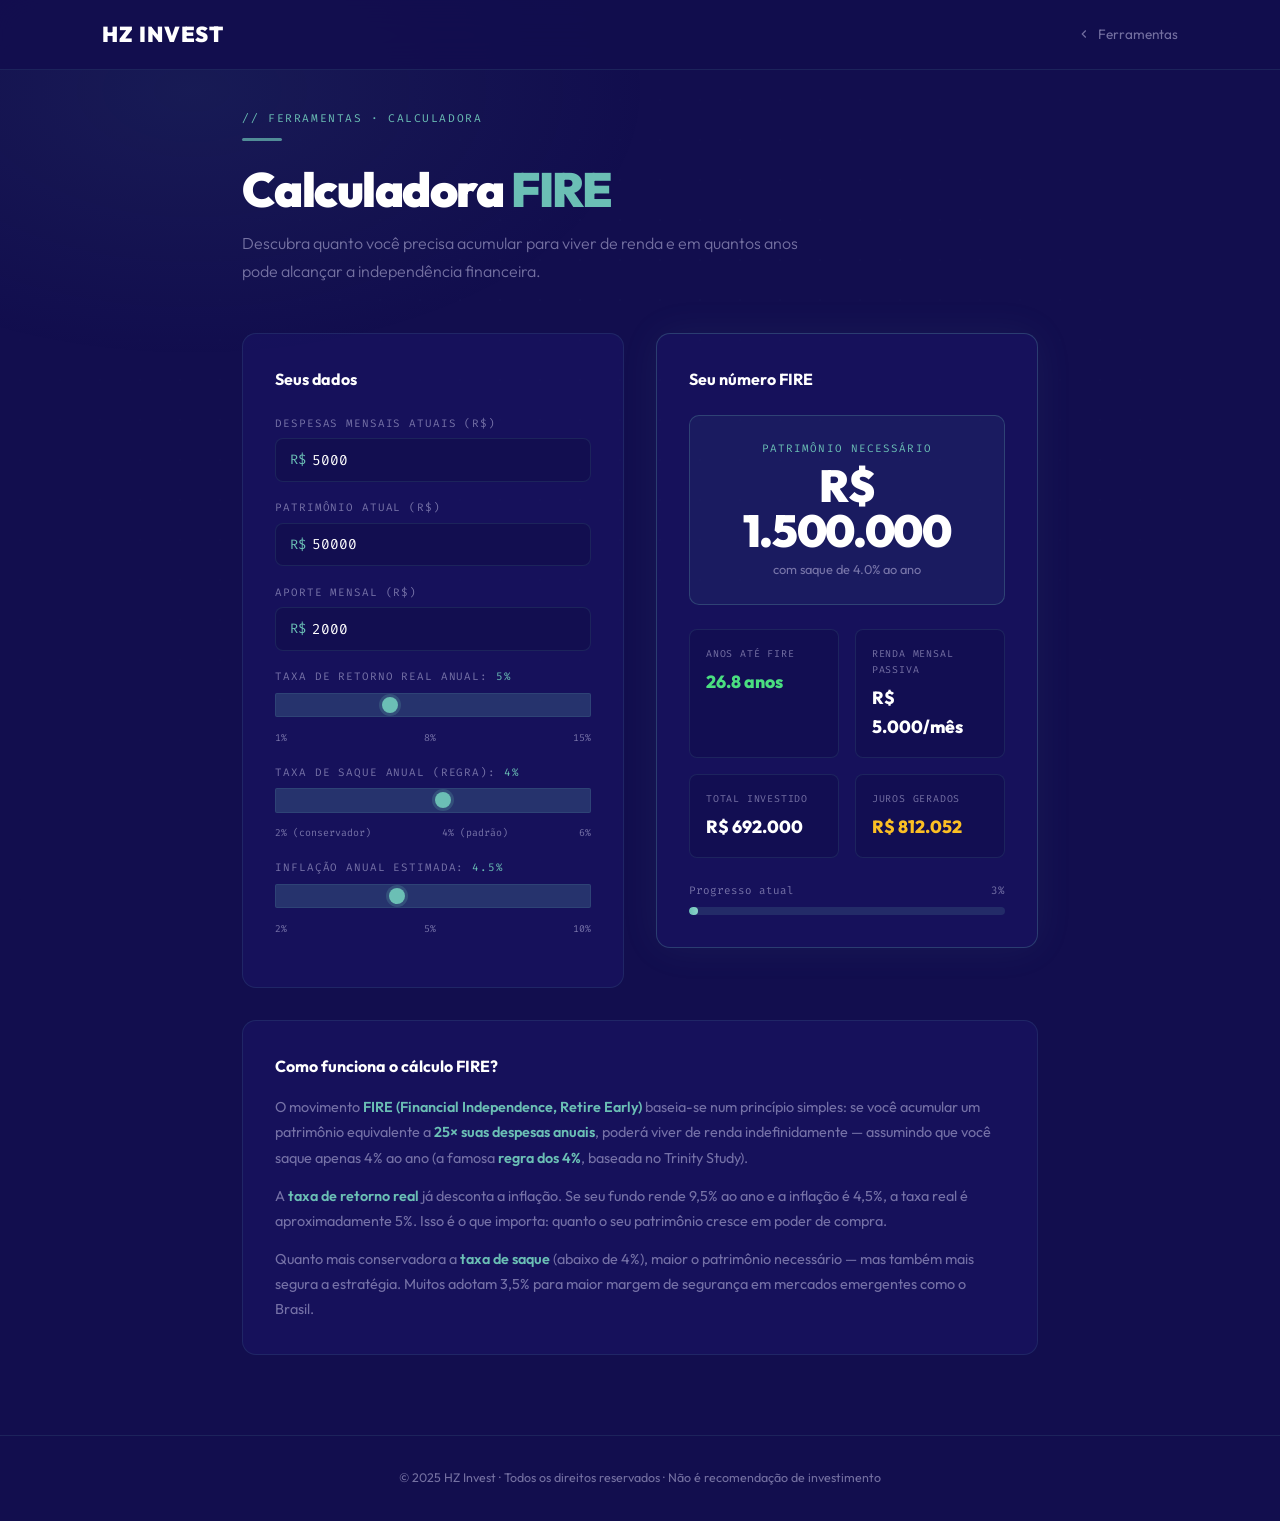
==== calculadora-fire.html @ 743c504d "Add files via upload" ====
<!DOCTYPE html>
<html lang="pt-BR">
<head>
<meta charset="UTF-8">
<meta name="viewport" content="width=device-width, initial-scale=1.0">
<title>Calculadora FIRE — HZ Invest</title>
<link rel="preconnect" href="https://fonts.googleapis.com">
<link rel="preconnect" href="https://fonts.gstatic.com" crossorigin>
<link href="https://fonts.googleapis.com/css2?family=Outfit:wght@300;400;500;600;700;800;900&family=Fira+Code:wght@400;500&display=swap" rel="stylesheet">
<style>
  :root {
    --navy-dark:#120e4e;--navy-mid:#1e1875;--teal:#6bbfb5;--teal-light:#8dd4cb;
    --teal-dim:rgba(107,191,181,0.14);--teal-border:rgba(107,191,181,0.25);
    --white:#ffffff;--muted:rgba(196,193,230,0.55);--text:rgba(220,218,245,0.88);
    --border:rgba(107,191,181,0.12);--green:#4ade80;--amber:#fbbf24;--red:#f87171;
    --card:rgba(26,20,100,0.6);
  }
  *,*::before,*::after{box-sizing:border-box;margin:0;padding:0}
  html{scroll-behavior:smooth}
  body{background:var(--navy-dark);color:var(--text);font-family:'Outfit',sans-serif;font-size:17px;line-height:1.65;min-height:100vh;overflow-x:hidden}
  body::before{content:'';position:fixed;inset:0;background:radial-gradient(ellipse 60% 50% at 15% 10%,rgba(107,191,181,0.07) 0%,transparent 60%);pointer-events:none;z-index:0}
  body::after{content:'';position:fixed;inset:0;background-image:radial-gradient(circle,rgba(107,191,181,0.13) 1px,transparent 1px);background-size:40px 40px;mask-image:radial-gradient(ellipse 100% 100% at 50% 50%,black 0%,transparent 80%);pointer-events:none;z-index:0;opacity:0.25}

  nav{position:fixed;top:0;left:0;right:0;z-index:100;padding:0 8%;height:70px;display:flex;align-items:center;justify-content:space-between;background:rgba(18,14,78,0.9);backdrop-filter:blur(20px);border-bottom:1px solid var(--border)}
  .nav-logo{font-family:'Outfit',sans-serif;font-weight:900;font-size:1.35rem;color:var(--white);text-decoration:none;letter-spacing:.04em;text-transform:uppercase}
  .nav-back{display:inline-flex;align-items:center;gap:.4rem;color:var(--muted);text-decoration:none;font-size:.85rem;transition:color .2s}
  .nav-back:hover{color:var(--teal)}

  .page-wrap{max-width:1000px;margin:0 auto;padding:110px 8% 80px;position:relative;z-index:1}

  .page-label{font-family:'Fira Code',monospace;font-size:.7rem;letter-spacing:.14em;text-transform:uppercase;color:var(--teal);margin-bottom:.6rem}
  .teal-line{width:40px;height:3px;background:var(--teal);border-radius:2px;margin-bottom:1.4rem;opacity:.7}
  .page-title{font-family:'Outfit',sans-serif;font-weight:900;font-size:clamp(2rem,4vw,3rem);color:var(--white);letter-spacing:-.03em;line-height:1.1;margin-bottom:.8rem}
  .page-title span{color:var(--teal)}
  .page-sub{font-size:1rem;color:var(--muted);font-weight:300;max-width:560px;line-height:1.75;margin-bottom:3rem}

  /* layout */
  .tool-layout{display:grid;grid-template-columns:1fr 1fr;gap:2rem;align-items:start}

  /* inputs card */
  .inputs-card{background:var(--card);border:1px solid var(--border);border-radius:14px;padding:2rem}
  .inputs-card h3{font-family:'Outfit',sans-serif;font-weight:700;font-size:1rem;color:var(--white);margin-bottom:1.4rem;letter-spacing:-.01em}
  .field{margin-bottom:1.1rem}
  .field label{display:block;font-family:'Fira Code',monospace;font-size:.68rem;color:var(--muted);text-transform:uppercase;letter-spacing:.08em;margin-bottom:.35rem}
  .field-wrap{position:relative}
  .field-prefix{position:absolute;left:.9rem;top:50%;transform:translateY(-50%);font-family:'Fira Code',monospace;font-size:.85rem;color:var(--teal);pointer-events:none}
  .field input,.field select{width:100%;background:rgba(18,14,78,0.8);border:1px solid var(--border);border-radius:8px;padding:.7rem 1rem .7rem 2.2rem;color:var(--white);font-family:'Fira Code',monospace;font-size:.9rem;outline:none;transition:border-color .2s,box-shadow .2s;-moz-appearance:textfield}
  .field input::-webkit-outer-spin-button,.field input::-webkit-inner-spin-button{-webkit-appearance:none}
  .field input:focus{border-color:var(--teal);box-shadow:0 0 0 3px rgba(107,191,181,.12)}
  .field input.no-prefix{padding-left:1rem}

  .slider-wrap{margin-top:.4rem}
  input[type=range]{width:100%;-webkit-appearance:none;height:4px;border-radius:2px;background:rgba(107,191,181,.2);outline:none;cursor:pointer}
  input[type=range]::-webkit-slider-thumb{-webkit-appearance:none;width:16px;height:16px;border-radius:50%;background:var(--teal);box-shadow:0 0 0 3px rgba(107,191,181,.2);cursor:pointer}
  .slider-labels{display:flex;justify-content:space-between;font-family:'Fira Code',monospace;font-size:.62rem;color:var(--muted);margin-top:.3rem}

  /* results card */
  .results-card{background:var(--card);border:1px solid var(--teal-border);border-radius:14px;padding:2rem;box-shadow:0 0 40px rgba(107,191,181,.07)}
  .results-card h3{font-family:'Outfit',sans-serif;font-weight:700;font-size:1rem;color:var(--white);margin-bottom:1.4rem}

  .result-main{text-align:center;padding:1.5rem;background:rgba(107,191,181,.06);border:1px solid var(--teal-border);border-radius:10px;margin-bottom:1.5rem}
  .result-main-label{font-family:'Fira Code',monospace;font-size:.68rem;color:var(--teal);letter-spacing:.1em;text-transform:uppercase;margin-bottom:.4rem}
  .result-main-value{font-family:'Outfit',sans-serif;font-weight:900;font-size:2.8rem;color:var(--white);letter-spacing:-.03em;line-height:1}
  .result-main-sub{font-size:.8rem;color:var(--muted);margin-top:.3rem}

  .result-grid{display:grid;grid-template-columns:1fr 1fr;gap:1rem;margin-bottom:1.5rem}
  .result-item{background:rgba(18,14,78,.6);border:1px solid var(--border);border-radius:8px;padding:1rem}
  .result-item-label{font-family:'Fira Code',monospace;font-size:.62rem;color:var(--muted);text-transform:uppercase;letter-spacing:.08em;margin-bottom:.3rem}
  .result-item-value{font-family:'Outfit',sans-serif;font-weight:800;font-size:1.1rem;color:var(--white)}
  .result-item-value.green{color:var(--green)}
  .result-item-value.amber{color:var(--amber)}

  /* progress bar */
  .fire-progress{margin-top:1rem}
  .fire-progress-label{display:flex;justify-content:space-between;font-family:'Fira Code',monospace;font-size:.68rem;color:var(--muted);margin-bottom:.4rem}
  .fire-bar{height:8px;background:rgba(107,191,181,.15);border-radius:4px;overflow:hidden}
  .fire-bar-fill{height:100%;background:linear-gradient(90deg,var(--teal),var(--teal-light));border-radius:4px;transition:width .6s ease}

  /* explainer */
  .explainer{margin-top:2rem;background:var(--card);border:1px solid var(--border);border-radius:14px;padding:2rem}
  .explainer h3{font-family:'Outfit',sans-serif;font-weight:700;font-size:1rem;color:var(--white);margin-bottom:1rem}
  .explainer p{font-size:.9rem;color:var(--muted);line-height:1.75;margin-bottom:.8rem}
  .explainer p:last-child{margin-bottom:0}
  .highlight{color:var(--teal);font-weight:600}

  footer{position:relative;z-index:1;background:var(--navy-dark);border-top:1px solid var(--border);padding:2rem 8%;text-align:center;font-size:.78rem;color:var(--muted)}

  @media(max-width:768px){.tool-layout{grid-template-columns:1fr}.result-grid{grid-template-columns:1fr}.page-wrap{padding:90px 5% 60px}}
</style>
</head>
<body>
<nav>
  <a href="index.html" class="nav-logo">HZ INVEST</a>
  <a href="index.html#ferramentas" class="nav-back">
    <svg width="14" height="14" viewBox="0 0 24 24" fill="none" stroke="currentColor" stroke-width="2"><path d="m15 18-6-6 6-6"/></svg>
    Ferramentas
  </a>
</nav>

<div class="page-wrap">
  <div class="page-label">// ferramentas · calculadora</div>
  <div class="teal-line"></div>
  <h1 class="page-title">Calculadora <span>FIRE</span></h1>
  <p class="page-sub">Descubra quanto você precisa acumular para viver de renda e em quantos anos pode alcançar a independência financeira.</p>

  <div class="tool-layout">
    <!-- INPUTS -->
    <div class="inputs-card">
      <h3>Seus dados</h3>

      <div class="field">
        <label>Despesas mensais atuais (R$)</label>
        <div class="field-wrap">
          <span class="field-prefix">R$</span>
          <input type="number" id="despesas" value="5000" oninput="calc()">
        </div>
      </div>

      <div class="field">
        <label>Patrimônio atual (R$)</label>
        <div class="field-wrap">
          <span class="field-prefix">R$</span>
          <input type="number" id="patrimonio" value="50000" oninput="calc()">
        </div>
      </div>

      <div class="field">
        <label>Aporte mensal (R$)</label>
        <div class="field-wrap">
          <span class="field-prefix">R$</span>
          <input type="number" id="aporte" value="2000" oninput="calc()">
        </div>
      </div>

      <div class="field">
        <label>Taxa de retorno real anual: <span id="lbl-retorno" style="color:var(--teal)">5%</span></label>
        <div class="slider-wrap">
          <input type="range" id="retorno" min="1" max="15" step="0.5" value="5" oninput="document.getElementById('lbl-retorno').textContent=this.value+'%';calc()">
          <div class="slider-labels"><span>1%</span><span>8%</span><span>15%</span></div>
        </div>
      </div>

      <div class="field">
        <label>Taxa de saque anual (regra): <span id="lbl-saque" style="color:var(--teal)">4%</span></label>
        <div class="slider-wrap">
          <input type="range" id="saque" min="2" max="6" step="0.5" value="4" oninput="document.getElementById('lbl-saque').textContent=this.value+'%';calc()">
          <div class="slider-labels"><span>2% (conservador)</span><span>4% (padrão)</span><span>6%</span></div>
        </div>
      </div>

      <div class="field">
        <label>Inflação anual estimada: <span id="lbl-inflacao" style="color:var(--teal)">4.5%</span></label>
        <div class="slider-wrap">
          <input type="range" id="inflacao" min="2" max="10" step="0.5" value="4.5" oninput="document.getElementById('lbl-inflacao').textContent=this.value+'%';calc()">
          <div class="slider-labels"><span>2%</span><span>5%</span><span>10%</span></div>
        </div>
      </div>
    </div>

    <!-- RESULTS -->
    <div>
      <div class="results-card">
        <h3>Seu número FIRE</h3>
        <div class="result-main">
          <div class="result-main-label">patrimônio necessário</div>
          <div class="result-main-value" id="res-fire">—</div>
          <div class="result-main-sub" id="res-fire-sub"></div>
        </div>
        <div class="result-grid">
          <div class="result-item">
            <div class="result-item-label">Anos até FIRE</div>
            <div class="result-item-value green" id="res-anos">—</div>
          </div>
          <div class="result-item">
            <div class="result-item-label">Renda mensal passiva</div>
            <div class="result-item-value" id="res-renda">—</div>
          </div>
          <div class="result-item">
            <div class="result-item-label">Total investido</div>
            <div class="result-item-value" id="res-investido">—</div>
          </div>
          <div class="result-item">
            <div class="result-item-label">Juros gerados</div>
            <div class="result-item-value amber" id="res-juros">—</div>
          </div>
        </div>
        <div class="fire-progress">
          <div class="fire-progress-label">
            <span>Progresso atual</span>
            <span id="res-pct">0%</span>
          </div>
          <div class="fire-bar"><div class="fire-bar-fill" id="res-bar" style="width:0%"></div></div>
        </div>
      </div>
    </div>
  </div>

  <!-- EXPLAINER -->
  <div class="explainer">
    <h3>Como funciona o cálculo FIRE?</h3>
    <p>O movimento <span class="highlight">FIRE (Financial Independence, Retire Early)</span> baseia-se num princípio simples: se você acumular um patrimônio equivalente a <span class="highlight">25× suas despesas anuais</span>, poderá viver de renda indefinidamente — assumindo que você saque apenas 4% ao ano (a famosa <span class="highlight">regra dos 4%</span>, baseada no Trinity Study).</p>
    <p>A <span class="highlight">taxa de retorno real</span> já desconta a inflação. Se seu fundo rende 9,5% ao ano e a inflação é 4,5%, a taxa real é aproximadamente 5%. Isso é o que importa: quanto o seu patrimônio cresce em poder de compra.</p>
    <p>Quanto mais conservadora a <span class="highlight">taxa de saque</span> (abaixo de 4%), maior o patrimônio necessário — mas também mais segura a estratégia. Muitos adotam 3,5% para maior margem de segurança em mercados emergentes como o Brasil.</p>
  </div>
</div>

<footer>© 2025 HZ Invest · Todos os direitos reservados · Não é recomendação de investimento</footer>

<script>
function fmt(n){return'R$ '+n.toLocaleString('pt-BR',{minimumFractionDigits:0,maximumFractionDigits:0})}
function fmtAnos(n){return n===Infinity||isNaN(n)?'∞':n.toFixed(1)+' anos'}

function calc(){
  const despMes  = parseFloat(document.getElementById('despesas').value)||0;
  const patAtual = parseFloat(document.getElementById('patrimonio').value)||0;
  const aporte   = parseFloat(document.getElementById('aporte').value)||0;
  const retReal  = parseFloat(document.getElementById('retorno').value)/100;
  const saque    = parseFloat(document.getElementById('saque').value)/100;

  const despAnual = despMes * 12;
  const fireNum   = despAnual / saque;
  const rendaMes  = (fireNum * saque) / 12;

  // Years to FIRE via simulation
  let pat = patAtual;
  const rm = Math.pow(1+retReal,1/12)-1;
  let meses = 0;
  const MAX = 600;
  while(pat < fireNum && meses < MAX){
    pat = pat*(1+rm)+aporte;
    meses++;
  }
  const anos = meses/12;
  const totalInvestido = patAtual + aporte*meses;
  const juros = pat - totalInvestido;
  const pct   = Math.min(100, Math.round((patAtual/fireNum)*100));

  document.getElementById('res-fire').textContent    = fmt(fireNum);
  document.getElementById('res-fire-sub').textContent= `com saque de ${(saque*100).toFixed(1)}% ao ano`;
  document.getElementById('res-anos').textContent    = meses>=MAX?'> 50 anos':fmtAnos(anos);
  document.getElementById('res-renda').textContent   = fmt(rendaMes)+'/mês';
  document.getElementById('res-investido').textContent=fmt(totalInvestido);
  document.getElementById('res-juros').textContent   = fmt(juros);
  document.getElementById('res-pct').textContent     = pct+'%';
  document.getElementById('res-bar').style.width     = pct+'%';
}
calc();
</script>
</body>
</html>
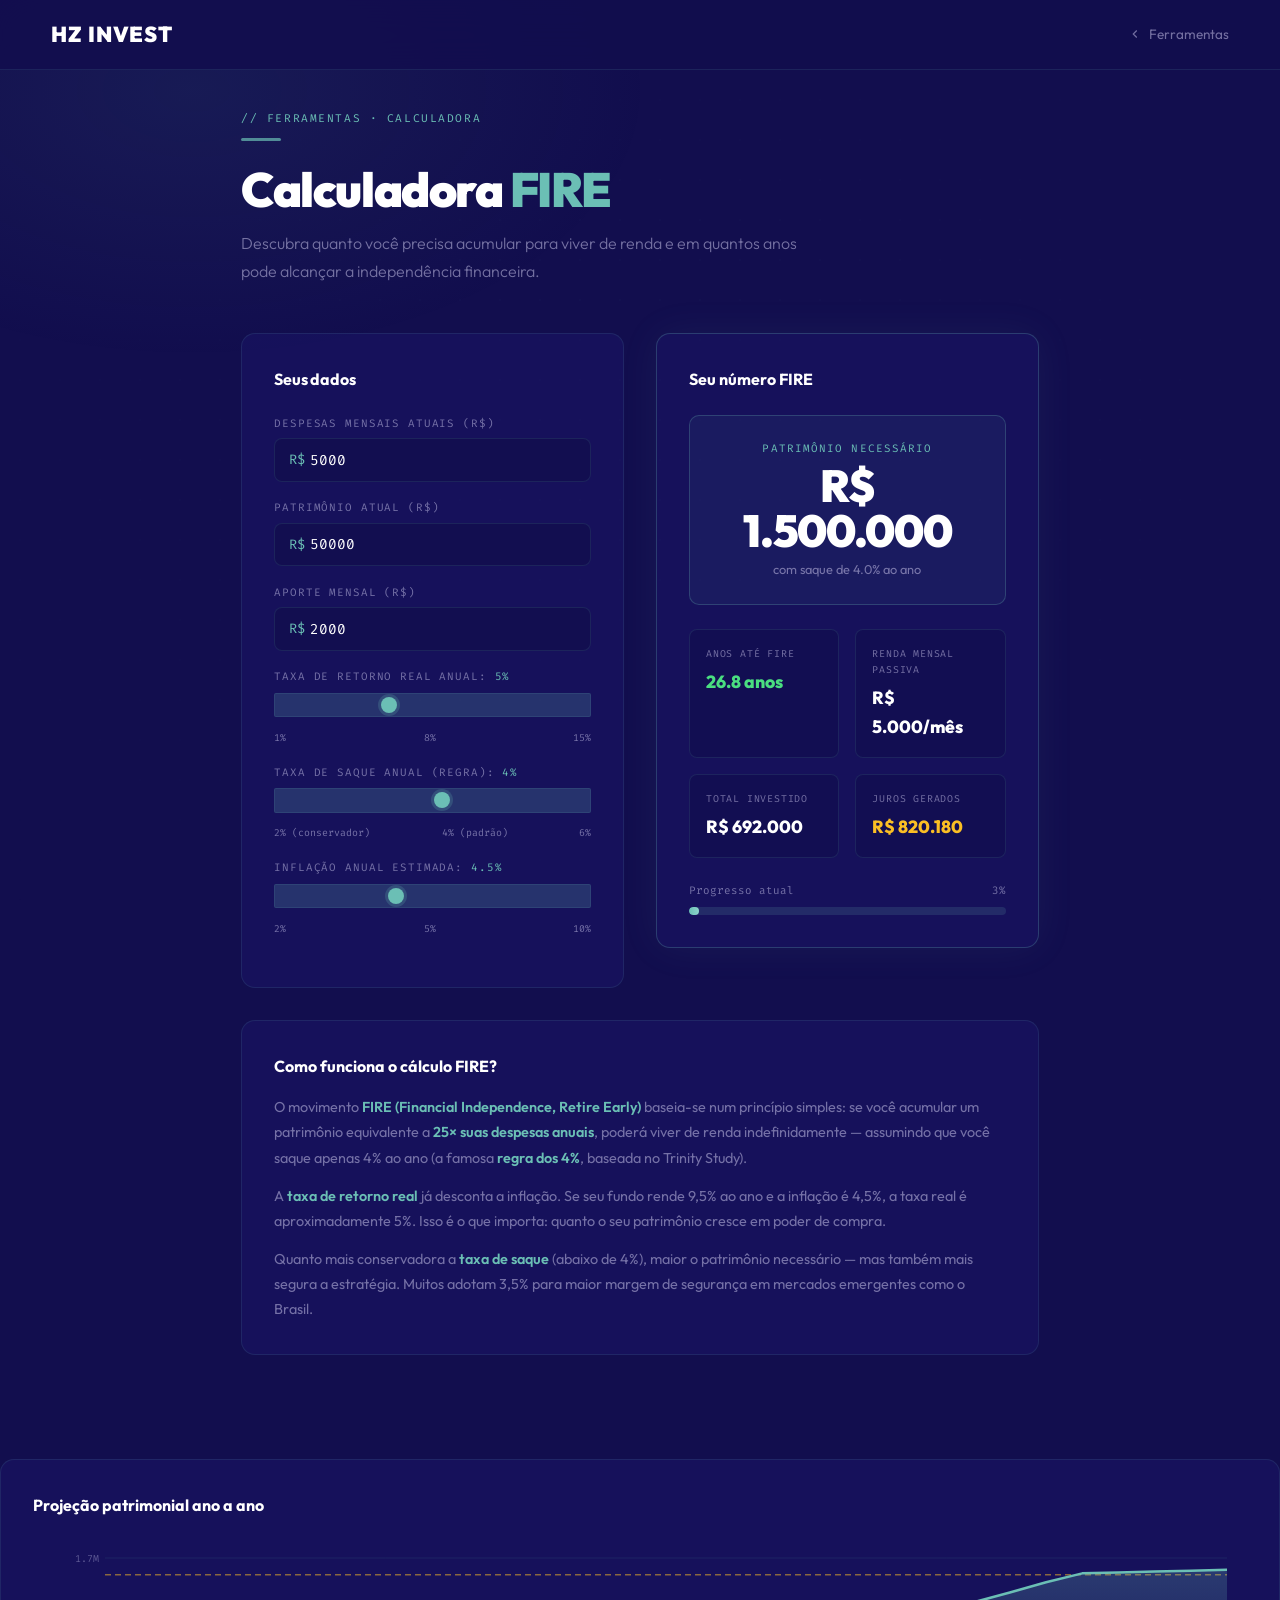
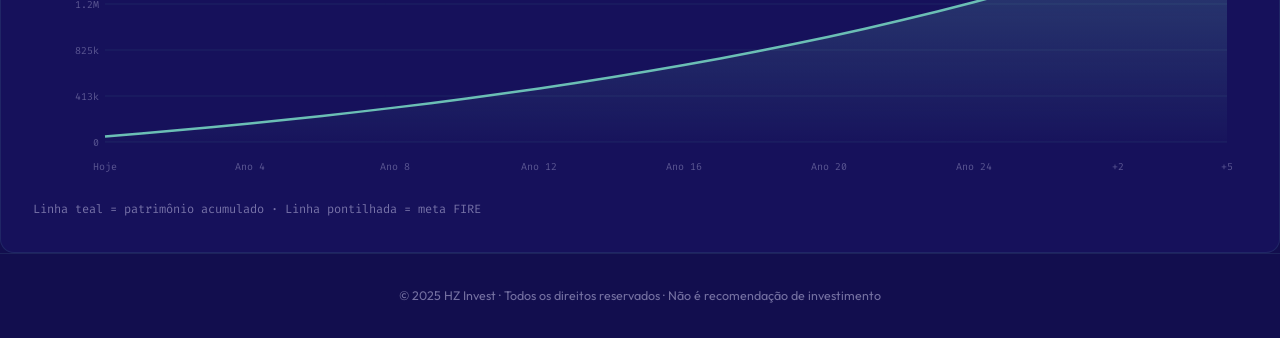
==== commit cb2dcb3c: "Add files via upload" ====
--- a/calculadora-fire.html
+++ b/calculadora-fire.html
@@ -21,12 +21,12 @@
   body::before{content:'';position:fixed;inset:0;background:radial-gradient(ellipse 60% 50% at 15% 10%,rgba(107,191,181,0.07) 0%,transparent 60%);pointer-events:none;z-index:0}
   body::after{content:'';position:fixed;inset:0;background-image:radial-gradient(circle,rgba(107,191,181,0.13) 1px,transparent 1px);background-size:40px 40px;mask-image:radial-gradient(ellipse 100% 100% at 50% 50%,black 0%,transparent 80%);pointer-events:none;z-index:0;opacity:0.25}
 
-  nav{position:fixed;top:0;left:0;right:0;z-index:100;padding:0 8%;height:70px;display:flex;align-items:center;justify-content:space-between;background:rgba(18,14,78,0.9);backdrop-filter:blur(20px);border-bottom:1px solid var(--border)}
+  nav{position:fixed;top:0;left:0;right:0;z-index:100;padding:0 4%;height:70px;display:flex;align-items:center;justify-content:space-between;background:rgba(18,14,78,0.9);backdrop-filter:blur(20px);border-bottom:1px solid var(--border)}
   .nav-logo{font-family:'Outfit',sans-serif;font-weight:900;font-size:1.35rem;color:var(--white);text-decoration:none;letter-spacing:.04em;text-transform:uppercase}
   .nav-back{display:inline-flex;align-items:center;gap:.4rem;color:var(--muted);text-decoration:none;font-size:.85rem;transition:color .2s}
   .nav-back:hover{color:var(--teal)}
 
-  .page-wrap{max-width:1000px;margin:0 auto;padding:110px 8% 80px;position:relative;z-index:1}
+  .page-wrap{max-width:900px;margin:0 auto;padding:110px 4% 80px;position:relative;z-index:1}
 
   .page-label{font-family:'Fira Code',monospace;font-size:.7rem;letter-spacing:.14em;text-transform:uppercase;color:var(--teal);margin-bottom:.6rem}
   .teal-line{width:40px;height:3px;background:var(--teal);border-radius:2px;margin-bottom:1.4rem;opacity:.7}
@@ -85,7 +85,11 @@
 
   footer{position:relative;z-index:1;background:var(--navy-dark);border-top:1px solid var(--border);padding:2rem 8%;text-align:center;font-size:.78rem;color:var(--muted)}
 
-  @media(max-width:768px){.tool-layout{grid-template-columns:1fr}.result-grid{grid-template-columns:1fr}.page-wrap{padding:90px 5% 60px}}
+  @media(max-width:768px){.tool-layout{grid-template-columns:1fr}.result-grid{grid-template-columns:1fr}.page-wrap{padding:90px 4% 60px}}
+
+  /* ─── PREVENT SCROLL ON INPUT FOCUS (mobile) ─── */
+  input[type=number]:focus { font-size: 16px; } /* prevents iOS zoom which causes scroll */
+  input[type=range] { touch-action: none; }     /* prevents page scroll while dragging */
 </style>
 </head>
 <body>
@@ -112,7 +116,7 @@
         <label>Despesas mensais atuais (R$)</label>
         <div class="field-wrap">
           <span class="field-prefix">R$</span>
-          <input type="number" id="despesas" value="5000" oninput="calc()">
+          <input type="number" inputmode="decimal" id="despesas" value="5000" oninput="calc()">
         </div>
       </div>
 
@@ -120,7 +124,7 @@
         <label>Patrimônio atual (R$)</label>
         <div class="field-wrap">
           <span class="field-prefix">R$</span>
-          <input type="number" id="patrimonio" value="50000" oninput="calc()">
+          <input type="number" inputmode="decimal" id="patrimonio" value="50000" oninput="calc()">
         </div>
       </div>
 
@@ -128,7 +132,7 @@
         <label>Aporte mensal (R$)</label>
         <div class="field-wrap">
           <span class="field-prefix">R$</span>
-          <input type="number" id="aporte" value="2000" oninput="calc()">
+          <input type="number" inputmode="decimal" id="aporte" value="2000" oninput="calc()">
         </div>
       </div>
 
@@ -204,11 +208,106 @@
   </div>
 </div>
 
+
+  <!-- PROJECTION CHART -->
+  <div class="explainer" style="margin-top:1.5rem;" id="chartSection">
+    <h3 style="margin-bottom:1.2rem;">Projeção patrimonial ano a ano</h3>
+    <canvas id="fireChart" style="width:100%;max-height:280px;"></canvas>
+    <p style="font-size:.75rem;color:var(--muted);margin-top:.8rem;font-family:'Fira Code',monospace;">
+      Linha teal = patrimônio acumulado · Linha pontilhada = meta FIRE
+    </p>
+  </div>
+
 <footer>© 2025 HZ Invest · Todos os direitos reservados · Não é recomendação de investimento</footer>
 
 <script>
 function fmt(n){return'R$ '+n.toLocaleString('pt-BR',{minimumFractionDigits:0,maximumFractionDigits:0})}
 function fmtAnos(n){return n===Infinity||isNaN(n)?'∞':n.toFixed(1)+' anos'}
+
+// Simple canvas bar chart — no library needed
+let chartData = { labels:[], patrimony:[], goal:[] };
+
+function drawChart() {
+  const canvas = document.getElementById('fireChart');
+  if (!canvas || !chartData.labels.length) return;
+  const dpr = window.devicePixelRatio || 1;
+  const W = canvas.offsetWidth || 700;
+  const H = 240;
+  canvas.width  = W * dpr;
+  canvas.height = H * dpr;
+  canvas.style.width  = W + 'px';
+  canvas.style.height = H + 'px';
+  const ctx = canvas.getContext('2d');
+  ctx.scale(dpr, dpr);
+  ctx.clearRect(0, 0, W, H);
+
+  const PAD = { top:20, right:20, bottom:36, left:72 };
+  const cW = W - PAD.left - PAD.right;
+  const cH = H - PAD.top  - PAD.bottom;
+
+  const maxVal = Math.max(...chartData.patrimony, chartData.goal[0] * 1.1);
+  const xStep  = cW / (chartData.labels.length - 1);
+
+  // Grid lines
+  ctx.strokeStyle = 'rgba(107,191,181,0.1)';
+  ctx.lineWidth = 1;
+  for (let i = 0; i <= 4; i++) {
+    const y = PAD.top + cH - (i/4) * cH;
+    ctx.beginPath(); ctx.moveTo(PAD.left, y); ctx.lineTo(PAD.left + cW, y); ctx.stroke();
+    ctx.fillStyle = 'rgba(196,193,230,0.4)';
+    ctx.font = '10px Fira Code, monospace';
+    ctx.textAlign = 'right';
+    const v = (maxVal * i / 4);
+    ctx.fillText(v >= 1e6 ? (v/1e6).toFixed(1)+'M' : v >= 1e3 ? (v/1e3).toFixed(0)+'k' : v.toFixed(0), PAD.left - 6, y + 4);
+  }
+
+  // Goal line (dashed)
+  const goalY = PAD.top + cH - (chartData.goal[0] / maxVal) * cH;
+  ctx.strokeStyle = 'rgba(251,191,36,0.5)';
+  ctx.lineWidth = 1.5;
+  ctx.setLineDash([6, 4]);
+  ctx.beginPath(); ctx.moveTo(PAD.left, goalY); ctx.lineTo(PAD.left + cW, goalY); ctx.stroke();
+  ctx.setLineDash([]);
+
+  // Area fill under patrimony line
+  ctx.beginPath();
+  chartData.patrimony.forEach((v, i) => {
+    const x = PAD.left + i * xStep;
+    const y = PAD.top + cH - (Math.min(v, maxVal) / maxVal) * cH;
+    i === 0 ? ctx.moveTo(x, y) : ctx.lineTo(x, y);
+  });
+  ctx.lineTo(PAD.left + (chartData.patrimony.length-1)*xStep, PAD.top+cH);
+  ctx.lineTo(PAD.left, PAD.top+cH);
+  ctx.closePath();
+  const grad = ctx.createLinearGradient(0, PAD.top, 0, PAD.top+cH);
+  grad.addColorStop(0, 'rgba(107,191,181,0.25)');
+  grad.addColorStop(1, 'rgba(107,191,181,0.02)');
+  ctx.fillStyle = grad;
+  ctx.fill();
+
+  // Patrimony line
+  ctx.strokeStyle = '#6bbfb5';
+  ctx.lineWidth = 2.5;
+  ctx.lineJoin = 'round';
+  ctx.beginPath();
+  chartData.patrimony.forEach((v, i) => {
+    const x = PAD.left + i * xStep;
+    const y = PAD.top + cH - (Math.min(v, maxVal) / maxVal) * cH;
+    i === 0 ? ctx.moveTo(x, y) : ctx.lineTo(x, y);
+  });
+  ctx.stroke();
+
+  // X labels
+  ctx.fillStyle = 'rgba(196,193,230,0.4)';
+  ctx.font = '10px Fira Code, monospace';
+  ctx.textAlign = 'center';
+  const step = Math.ceil(chartData.labels.length / 8);
+  chartData.labels.forEach((lbl, i) => {
+    if (i % step === 0 || i === chartData.labels.length-1) {
+      ctx.fillText(lbl, PAD.left + i*xStep, H - 8);
+    }
+  });
+}
 
 function calc(){
   const despMes  = parseFloat(document.getElementById('despesas').value)||0;
@@ -220,31 +319,60 @@
   const despAnual = despMes * 12;
   const fireNum   = despAnual / saque;
   const rendaMes  = (fireNum * saque) / 12;
-
-  // Years to FIRE via simulation
+  const rm = Math.pow(1+retReal,1/12)-1;
+
+  // Year-by-year simulation
   let pat = patAtual;
-  const rm = Math.pow(1+retReal,1/12)-1;
+  const years = []; const pats = [];
+  years.push('Hoje'); pats.push(pat);
+
   let meses = 0;
   const MAX = 600;
   while(pat < fireNum && meses < MAX){
     pat = pat*(1+rm)+aporte;
     meses++;
-  }
+    if (meses % 12 === 0) { years.push('Ano '+(meses/12)); pats.push(pat); }
+  }
+  // Add a few years after FIRE for the chart
+  for (let extra = 1; extra <= 5 && pats.length <= 55; extra++) {
+    pat = pat*(1+rm)+aporte;
+    years.push('+'+(extra)); pats.push(pat);
+  }
+
+  chartData = { labels: years, patrimony: pats, goal: Array(years.length).fill(fireNum) };
+  drawChart();
+
   const anos = meses/12;
   const totalInvestido = patAtual + aporte*meses;
-  const juros = pat - totalInvestido;
+  const juros = pats[pats.length-5] - totalInvestido;
   const pct   = Math.min(100, Math.round((patAtual/fireNum)*100));
 
-  document.getElementById('res-fire').textContent    = fmt(fireNum);
-  document.getElementById('res-fire-sub').textContent= `com saque de ${(saque*100).toFixed(1)}% ao ano`;
-  document.getElementById('res-anos').textContent    = meses>=MAX?'> 50 anos':fmtAnos(anos);
-  document.getElementById('res-renda').textContent   = fmt(rendaMes)+'/mês';
-  document.getElementById('res-investido').textContent=fmt(totalInvestido);
-  document.getElementById('res-juros').textContent   = fmt(juros);
-  document.getElementById('res-pct').textContent     = pct+'%';
-  document.getElementById('res-bar').style.width     = pct+'%';
+  document.getElementById('res-fire').textContent     = fmt(fireNum);
+  document.getElementById('res-fire-sub').textContent = `com saque de ${(saque*100).toFixed(1)}% ao ano`;
+  document.getElementById('res-anos').textContent     = meses>=MAX?'> 50 anos':fmtAnos(anos);
+  document.getElementById('res-renda').textContent    = fmt(rendaMes)+'/mês';
+  document.getElementById('res-investido').textContent= fmt(totalInvestido);
+  document.getElementById('res-juros').textContent    = fmt(Math.max(0, juros));
+  document.getElementById('res-pct').textContent      = pct+'%';
+  document.getElementById('res-bar').style.width      = pct+'%';
 }
 calc();
+window.addEventListener('resize', drawChart);
+</script>
+
+<script>
+// Prevent page scroll when interacting with number inputs and sliders
+document.querySelectorAll('input[type=number], input[type=range]').forEach(el => {
+  el.addEventListener('wheel', e => e.preventDefault(), { passive: false });
+  el.addEventListener('touchmove', e => {
+    // Only prevent if the touch started on this element
+    if (document.activeElement === el) e.stopPropagation();
+  }, { passive: true });
+  // Select all text on focus so user can type immediately without clearing
+  if (el.type === 'number') {
+    el.addEventListener('focus', () => setTimeout(() => el.select(), 50));
+  }
+});
 </script>
 </body>
 </html>
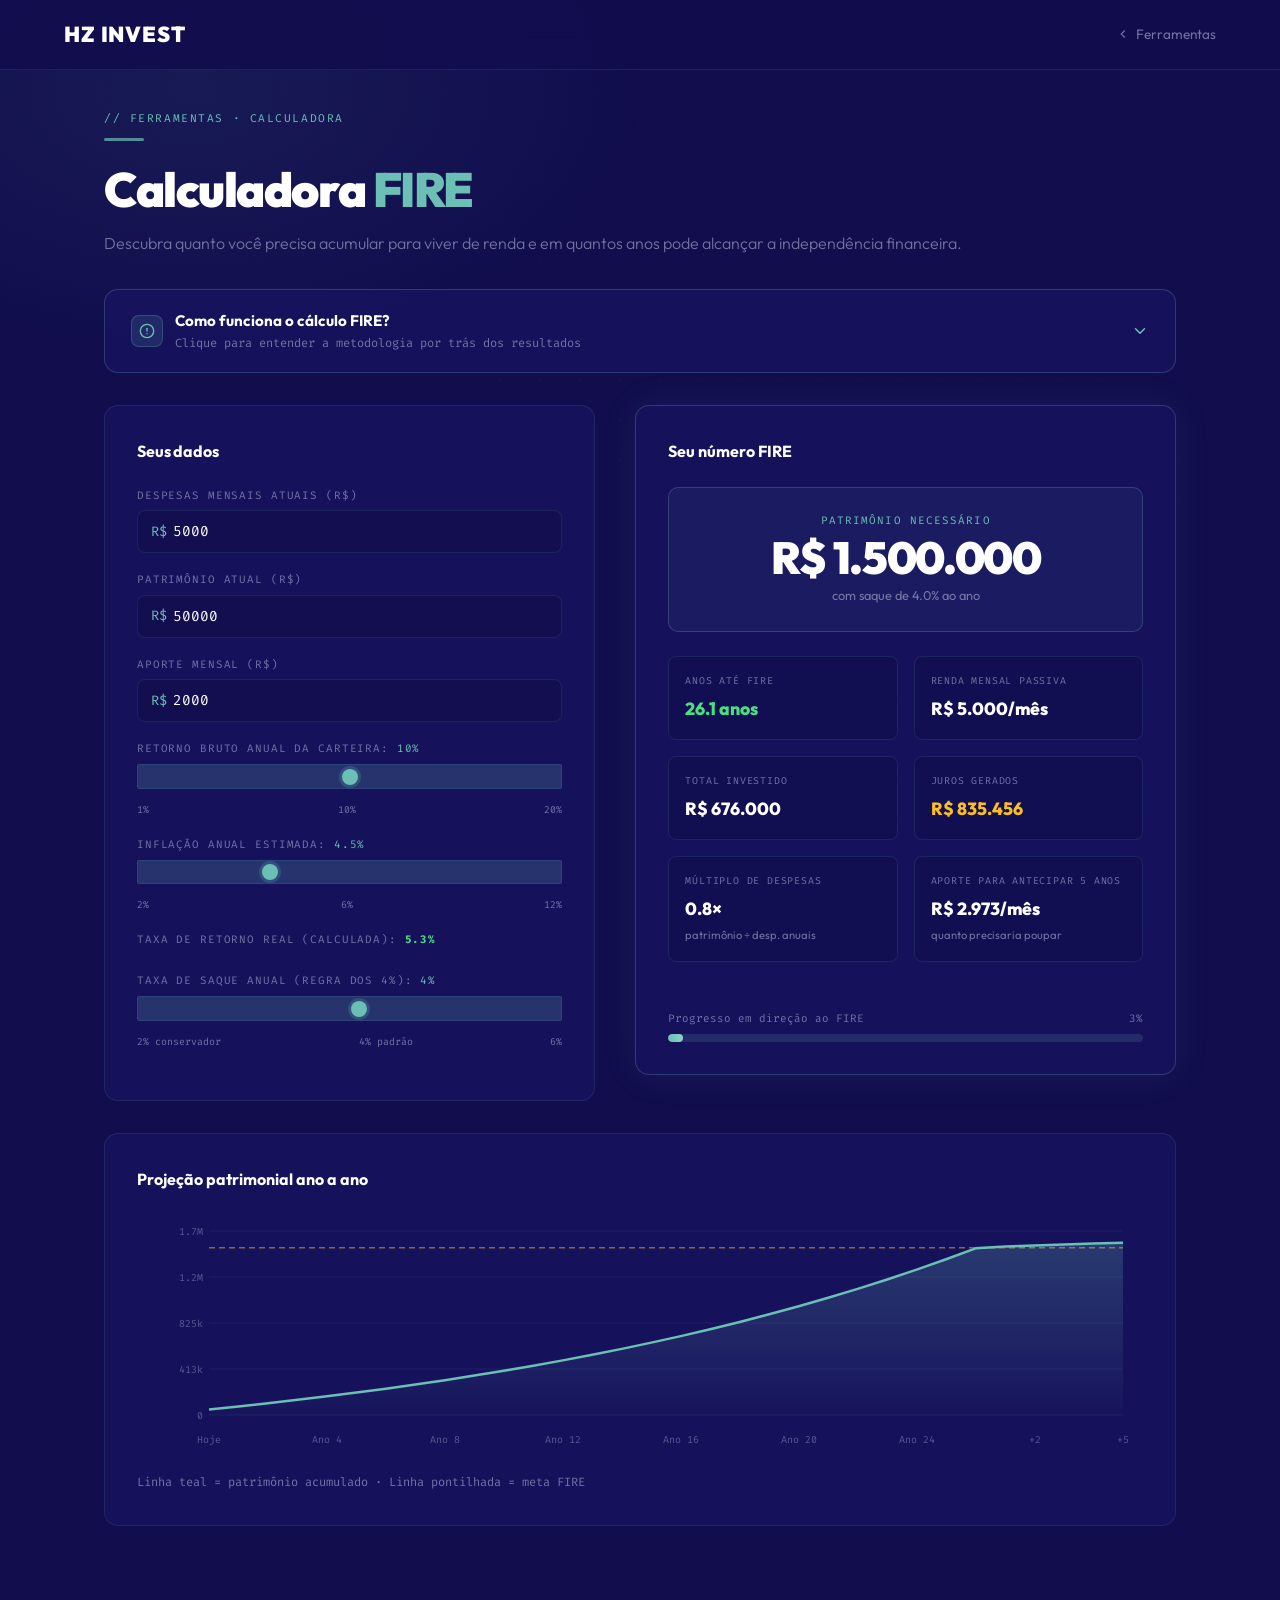
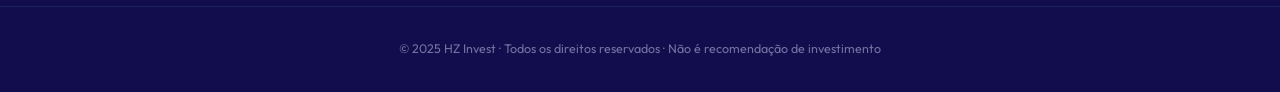
==== commit 9ddf9d34: "Add files via upload" ====
--- a/calculadora-fire.html
+++ b/calculadora-fire.html
@@ -21,24 +21,24 @@
   body::before{content:'';position:fixed;inset:0;background:radial-gradient(ellipse 60% 50% at 15% 10%,rgba(107,191,181,0.07) 0%,transparent 60%);pointer-events:none;z-index:0}
   body::after{content:'';position:fixed;inset:0;background-image:radial-gradient(circle,rgba(107,191,181,0.13) 1px,transparent 1px);background-size:40px 40px;mask-image:radial-gradient(ellipse 100% 100% at 50% 50%,black 0%,transparent 80%);pointer-events:none;z-index:0;opacity:0.25}
 
-  nav{position:fixed;top:0;left:0;right:0;z-index:100;padding:0 4%;height:70px;display:flex;align-items:center;justify-content:space-between;background:rgba(18,14,78,0.9);backdrop-filter:blur(20px);border-bottom:1px solid var(--border)}
+  nav{position:fixed;top:0;left:0;right:0;z-index:100;padding:0 5%;height:70px;display:flex;align-items:center;justify-content:space-between;background:rgba(18,14,78,0.9);backdrop-filter:blur(20px);border-bottom:1px solid var(--border)}
   .nav-logo{font-family:'Outfit',sans-serif;font-weight:900;font-size:1.35rem;color:var(--white);text-decoration:none;letter-spacing:.04em;text-transform:uppercase}
   .nav-back{display:inline-flex;align-items:center;gap:.4rem;color:var(--muted);text-decoration:none;font-size:.85rem;transition:color .2s}
   .nav-back:hover{color:var(--teal)}
 
-  .page-wrap{max-width:900px;margin:0 auto;padding:110px 4% 80px;position:relative;z-index:1}
+  .page-wrap{max-width:1200px;margin:0 auto;padding:110px 5% 80px;position:relative;z-index:1}
 
   .page-label{font-family:'Fira Code',monospace;font-size:.7rem;letter-spacing:.14em;text-transform:uppercase;color:var(--teal);margin-bottom:.6rem}
   .teal-line{width:40px;height:3px;background:var(--teal);border-radius:2px;margin-bottom:1.4rem;opacity:.7}
   .page-title{font-family:'Outfit',sans-serif;font-weight:900;font-size:clamp(2rem,4vw,3rem);color:var(--white);letter-spacing:-.03em;line-height:1.1;margin-bottom:.8rem}
   .page-title span{color:var(--teal)}
-  .page-sub{font-size:1rem;color:var(--muted);font-weight:300;max-width:560px;line-height:1.75;margin-bottom:3rem}
+  .page-sub{font-size:1rem;color:var(--muted);font-weight:300;line-height:1.75;margin-bottom:2rem}
 
   /* layout */
-  .tool-layout{display:grid;grid-template-columns:1fr 1fr;gap:2rem;align-items:start}
+  .tool-layout{display:grid;grid-template-columns:1fr 1.1fr;gap:2.5rem;align-items:stretch}
 
   /* inputs card */
-  .inputs-card{background:var(--card);border:1px solid var(--border);border-radius:14px;padding:2rem}
+  .inputs-card{background:var(--card);border:1px solid var(--border);border-radius:14px;padding:2rem;display:flex;flex-direction:column;}
   .inputs-card h3{font-family:'Outfit',sans-serif;font-weight:700;font-size:1rem;color:var(--white);margin-bottom:1.4rem;letter-spacing:-.01em}
   .field{margin-bottom:1.1rem}
   .field label{display:block;font-family:'Fira Code',monospace;font-size:.68rem;color:var(--muted);text-transform:uppercase;letter-spacing:.08em;margin-bottom:.35rem}
@@ -55,23 +55,23 @@
   .slider-labels{display:flex;justify-content:space-between;font-family:'Fira Code',monospace;font-size:.62rem;color:var(--muted);margin-top:.3rem}
 
   /* results card */
-  .results-card{background:var(--card);border:1px solid var(--teal-border);border-radius:14px;padding:2rem;box-shadow:0 0 40px rgba(107,191,181,.07)}
+  .results-card{background:var(--card);border:1px solid var(--teal-border);border-radius:14px;padding:2rem;box-shadow:0 0 40px rgba(107,191,181,.07);display:flex;flex-direction:column;}
   .results-card h3{font-family:'Outfit',sans-serif;font-weight:700;font-size:1rem;color:var(--white);margin-bottom:1.4rem}
 
   .result-main{text-align:center;padding:1.5rem;background:rgba(107,191,181,.06);border:1px solid var(--teal-border);border-radius:10px;margin-bottom:1.5rem}
   .result-main-label{font-family:'Fira Code',monospace;font-size:.68rem;color:var(--teal);letter-spacing:.1em;text-transform:uppercase;margin-bottom:.4rem}
-  .result-main-value{font-family:'Outfit',sans-serif;font-weight:900;font-size:2.8rem;color:var(--white);letter-spacing:-.03em;line-height:1}
+  .result-main-value{font-family:'Outfit',sans-serif;font-weight:900;font-size:clamp(1.8rem,3.5vw,2.8rem);color:var(--white);letter-spacing:-.03em;line-height:1}
   .result-main-sub{font-size:.8rem;color:var(--muted);margin-top:.3rem}
 
   .result-grid{display:grid;grid-template-columns:1fr 1fr;gap:1rem;margin-bottom:1.5rem}
   .result-item{background:rgba(18,14,78,.6);border:1px solid var(--border);border-radius:8px;padding:1rem}
   .result-item-label{font-family:'Fira Code',monospace;font-size:.62rem;color:var(--muted);text-transform:uppercase;letter-spacing:.08em;margin-bottom:.3rem}
-  .result-item-value{font-family:'Outfit',sans-serif;font-weight:800;font-size:1.1rem;color:var(--white)}
+  .result-item-value{font-family:'Outfit',sans-serif;font-weight:800;font-size:clamp(.9rem,1.5vw,1.1rem);color:var(--white)}
   .result-item-value.green{color:var(--green)}
   .result-item-value.amber{color:var(--amber)}
 
   /* progress bar */
-  .fire-progress{margin-top:1rem}
+  .fire-progress{margin-top:auto;padding-top:1rem}
   .fire-progress-label{display:flex;justify-content:space-between;font-family:'Fira Code',monospace;font-size:.68rem;color:var(--muted);margin-bottom:.4rem}
   .fire-bar{height:8px;background:rgba(107,191,181,.15);border-radius:4px;overflow:hidden}
   .fire-bar-fill{height:100%;background:linear-gradient(90deg,var(--teal),var(--teal-light));border-radius:4px;transition:width .6s ease}
@@ -83,9 +83,53 @@
   .explainer p:last-child{margin-bottom:0}
   .highlight{color:var(--teal);font-weight:600}
 
-  footer{position:relative;z-index:1;background:var(--navy-dark);border-top:1px solid var(--border);padding:2rem 8%;text-align:center;font-size:.78rem;color:var(--muted)}
-
-  @media(max-width:768px){.tool-layout{grid-template-columns:1fr}.result-grid{grid-template-columns:1fr}.page-wrap{padding:90px 4% 60px}}
+
+  /* ─── COLLAPSIBLE EXPLAINER ─── */
+  .fire-accordion {
+    background: var(--card);
+    border: 1px solid var(--teal-border);
+    border-radius: 14px;
+    overflow: hidden;
+    margin-bottom: 2rem;
+  }
+  .fire-acc-toggle {
+    display: flex; align-items: center; justify-content: space-between;
+    padding: 1.1rem 1.6rem; cursor: pointer; user-select: none;
+    transition: background .2s;
+  }
+  .fire-acc-toggle:hover { background: rgba(107,191,181,.05); }
+  .fire-acc-left { display: flex; align-items: center; gap: .75rem; }
+  .fire-acc-icon {
+    width: 32px; height: 32px; border-radius: 8px;
+    background: var(--teal-dim); border: 1px solid var(--teal-border);
+    display: flex; align-items: center; justify-content: center;
+    color: var(--teal); flex-shrink: 0;
+  }
+  .fire-acc-toggle h3 {
+    font-family: 'Outfit', sans-serif; font-weight: 700;
+    font-size: .95rem; color: var(--white); margin: 0;
+  }
+  .fire-acc-toggle p {
+    font-size: .75rem; color: var(--muted);
+    font-family: 'Fira Code', monospace; margin: .1rem 0 0;
+  }
+  .fire-acc-chevron { color: var(--teal); transition: transform .3s; flex-shrink: 0; }
+  .fire-accordion.open .fire-acc-chevron { transform: rotate(180deg); }
+  .fire-acc-body {
+    max-height: 0; overflow: hidden;
+    transition: max-height .4s ease, padding .3s;
+    padding: 0 1.6rem;
+  }
+  .fire-accordion.open .fire-acc-body {
+    max-height: 900px;
+    padding: 0 1.6rem 1.6rem;
+  }
+  .fire-acc-body p { font-size: .9rem; color: var(--muted); line-height: 1.75; margin-bottom: .8rem; }
+  .fire-acc-body p:last-child { margin-bottom: 0; }
+
+  footer{position:relative;z-index:1;background:var(--navy-dark);border-top:1px solid var(--border);padding:2rem 5%;text-align:center;font-size:.78rem;color:var(--muted)}
+
+  @media(max-width:768px){.tool-layout{grid-template-columns:1fr}.result-grid{grid-template-columns:1fr}.page-wrap{padding:90px 5% 60px}}
 
   /* ─── PREVENT SCROLL ON INPUT FOCUS (mobile) ─── */
   input[type=number]:focus { font-size: 16px; } /* prevents iOS zoom which causes scroll */
@@ -107,6 +151,33 @@
   <h1 class="page-title">Calculadora <span>FIRE</span></h1>
   <p class="page-sub">Descubra quanto você precisa acumular para viver de renda e em quantos anos pode alcançar a independência financeira.</p>
 
+  <!-- FIRE EXPLAINER ACCORDION -->
+  <div class="fire-accordion" id="fireAccordion">
+    <div class="fire-acc-toggle" onclick="toggleFireExplainer()">
+      <div class="fire-acc-left">
+        <div class="fire-acc-icon">
+          <svg width="16" height="16" viewBox="0 0 24 24" fill="none" stroke="currentColor" stroke-width="2" stroke-linecap="round" stroke-linejoin="round"><circle cx="12" cy="12" r="10"/><line x1="12" y1="8" x2="12" y2="12"/><line x1="12" y1="16" x2="12.01" y2="16"/></svg>
+        </div>
+        <div>
+          <h3>Como funciona o cálculo FIRE?</h3>
+          <p>Clique para entender a metodologia por trás dos resultados</p>
+        </div>
+      </div>
+      <svg class="fire-acc-chevron" width="18" height="18" viewBox="0 0 24 24" fill="none" stroke="currentColor" stroke-width="2" stroke-linecap="round" stroke-linejoin="round"><polyline points="6 9 12 15 18 9"/></svg>
+    </div>
+    <div class="fire-acc-body">
+      <p><strong style="color:var(--white)">O que é FIRE?</strong> O movimento <span class="highlight">FIRE (Financial Independence, Retire Early)</span> defende que qualquer pessoa pode parar de depender de um salário se construir um patrimônio suficiente para gerar renda passiva. Não se trata de ficar rico — trata-se de ter <span class="highlight">liberdade de escolha</span> sobre como gastar seu tempo.</p>
+
+      <p><strong style="color:var(--white)">A Regra dos 4% e o número 25×</strong> — Em 1998, pesquisadores da Universidade de Trinity (EUA) analisaram décadas de dados de mercado e concluíram que uma carteira diversificada aguenta saques de até <span class="highlight">4% ao ano</span> indefinidamente sem se esgotar. Isso significa que seu patrimônio precisa ser de <span class="highlight">25 vezes suas despesas anuais</span> (porque 1 ÷ 4% = 25). Exemplo: se você gasta R$ 5.000/mês (R$ 60.000/ano), precisa de R$ 1.500.000 investidos.</p>
+
+      <p><strong style="color:var(--white)">Taxa de retorno bruta vs. real</strong> — O retorno bruto é o que seu investimento rende no papel (ex: 10% ao ano). Mas a inflação corrói esse ganho. A taxa real é o que sobra depois da inflação, calculada como: <span class="highlight">(1 + retorno bruto) ÷ (1 + inflação) − 1</span>. Com 10% bruto e 4,5% de inflação, a taxa real é aproximadamente 5,3%. É com essa taxa que a calculadora simula o crescimento do seu patrimônio em poder de compra.</p>
+
+      <p><strong style="color:var(--white)">Taxa de saque</strong> — Quanto você retira do patrimônio por ano para viver. 4% é o padrão conservador do Trinity Study. Para o Brasil, onde a instabilidade econômica é maior, muitos especialistas recomendam trabalhar com <span class="highlight">3% ou 3,5%</span>, o que aumenta o patrimônio necessário mas dá mais margem de segurança. Se a taxa de saque for 3%, o múltiplo necessário sobe para 33×.</p>
+
+      <p><strong style="color:var(--white)">Múltiplo de despesas</strong> — É uma forma rápida de saber onde você está na jornada. Divide seu patrimônio atual pelas suas despesas anuais. Resultado 5× significa que você cobre 5 anos de gastos. O objetivo FIRE fica em 25× (ou mais, dependendo da taxa de saque escolhida).</p>
+    </div>
+  </div>
+
   <div class="tool-layout">
     <!-- INPUTS -->
     <div class="inputs-card">
@@ -137,26 +208,30 @@
       </div>
 
       <div class="field">
-        <label>Taxa de retorno real anual: <span id="lbl-retorno" style="color:var(--teal)">5%</span></label>
+        <label>Retorno bruto anual da carteira: <span id="lbl-retorno" style="color:var(--teal)">10%</span></label>
         <div class="slider-wrap">
-          <input type="range" id="retorno" min="1" max="15" step="0.5" value="5" oninput="document.getElementById('lbl-retorno').textContent=this.value+'%';calc()">
-          <div class="slider-labels"><span>1%</span><span>8%</span><span>15%</span></div>
-        </div>
-      </div>
-
-      <div class="field">
-        <label>Taxa de saque anual (regra): <span id="lbl-saque" style="color:var(--teal)">4%</span></label>
+          <input type="range" id="retorno" min="1" max="20" step="0.5" value="10" oninput="document.getElementById('lbl-retorno').textContent=this.value+'%';updateRealRate();calc()">
+          <div class="slider-labels"><span>1%</span><span>10%</span><span>20%</span></div>
+        </div>
+      </div>
+
+      <div class="field">
+        <label>Inflação anual estimada: <span id="lbl-inflacao" style="color:var(--teal)">4.5%</span></label>
+        <div class="slider-wrap">
+          <input type="range" id="inflacao" min="2" max="12" step="0.5" value="4.5" oninput="document.getElementById('lbl-inflacao').textContent=this.value+'%';updateRealRate();calc()">
+          <div class="slider-labels"><span>2%</span><span>6%</span><span>12%</span></div>
+        </div>
+      </div>
+
+      <div class="field">
+        <label>Taxa de retorno real (calculada): <span id="lbl-real" style="color:var(--green);font-weight:700">5.3%</span></label>
+      </div>
+
+      <div class="field">
+        <label>Taxa de saque anual (regra dos 4%): <span id="lbl-saque" style="color:var(--teal)">4%</span></label>
         <div class="slider-wrap">
           <input type="range" id="saque" min="2" max="6" step="0.5" value="4" oninput="document.getElementById('lbl-saque').textContent=this.value+'%';calc()">
-          <div class="slider-labels"><span>2% (conservador)</span><span>4% (padrão)</span><span>6%</span></div>
-        </div>
-      </div>
-
-      <div class="field">
-        <label>Inflação anual estimada: <span id="lbl-inflacao" style="color:var(--teal)">4.5%</span></label>
-        <div class="slider-wrap">
-          <input type="range" id="inflacao" min="2" max="10" step="0.5" value="4.5" oninput="document.getElementById('lbl-inflacao').textContent=this.value+'%';calc()">
-          <div class="slider-labels"><span>2%</span><span>5%</span><span>10%</span></div>
+          <div class="slider-labels"><span>2% conservador</span><span>4% padrão</span><span>6%</span></div>
         </div>
       </div>
     </div>
@@ -187,10 +262,23 @@
             <div class="result-item-label">Juros gerados</div>
             <div class="result-item-value amber" id="res-juros">—</div>
           </div>
-        </div>
+          <div class="result-item">
+            <div class="result-item-label">Múltiplo de despesas</div>
+            <div class="result-item-value" id="res-multiplo">—</div>
+            <div style="font-size:.7rem;color:var(--muted);margin-top:.2rem;">patrimônio ÷ desp. anuais</div>
+          </div>
+          <div class="result-item">
+            <div class="result-item-label">Aporte para antecipar 5 anos</div>
+            <div class="result-item-value" id="res-aporte-ideal">—</div>
+            <div style="font-size:.7rem;color:var(--muted);margin-top:.2rem;">quanto precisaria poupar</div>
+          </div>
+        </div>
+
+        <div style="flex:1;min-height:.5rem;"></div>
+
         <div class="fire-progress">
           <div class="fire-progress-label">
-            <span>Progresso atual</span>
+            <span>Progresso em direção ao FIRE</span>
             <span id="res-pct">0%</span>
           </div>
           <div class="fire-bar"><div class="fire-bar-fill" id="res-bar" style="width:0%"></div></div>
@@ -199,24 +287,16 @@
     </div>
   </div>
 
-  <!-- EXPLAINER -->
-  <div class="explainer">
-    <h3>Como funciona o cálculo FIRE?</h3>
-    <p>O movimento <span class="highlight">FIRE (Financial Independence, Retire Early)</span> baseia-se num princípio simples: se você acumular um patrimônio equivalente a <span class="highlight">25× suas despesas anuais</span>, poderá viver de renda indefinidamente — assumindo que você saque apenas 4% ao ano (a famosa <span class="highlight">regra dos 4%</span>, baseada no Trinity Study).</p>
-    <p>A <span class="highlight">taxa de retorno real</span> já desconta a inflação. Se seu fundo rende 9,5% ao ano e a inflação é 4,5%, a taxa real é aproximadamente 5%. Isso é o que importa: quanto o seu patrimônio cresce em poder de compra.</p>
-    <p>Quanto mais conservadora a <span class="highlight">taxa de saque</span> (abaixo de 4%), maior o patrimônio necessário — mas também mais segura a estratégia. Muitos adotam 3,5% para maior margem de segurança em mercados emergentes como o Brasil.</p>
-  </div>
-</div>
-
-
   <!-- PROJECTION CHART -->
-  <div class="explainer" style="margin-top:1.5rem;" id="chartSection">
+  <div class="explainer" id="chartSection" style="margin-top:2rem;">
     <h3 style="margin-bottom:1.2rem;">Projeção patrimonial ano a ano</h3>
     <canvas id="fireChart" style="width:100%;max-height:280px;"></canvas>
     <p style="font-size:.75rem;color:var(--muted);margin-top:.8rem;font-family:'Fira Code',monospace;">
       Linha teal = patrimônio acumulado · Linha pontilhada = meta FIRE
     </p>
   </div>
+
+</div>
 
 <footer>© 2025 HZ Invest · Todos os direitos reservados · Não é recomendação de investimento</footer>
 
@@ -309,12 +389,23 @@
   });
 }
 
+function updateRealRate() {
+  const bruto = parseFloat(document.getElementById('retorno').value)/100;
+  const infl  = parseFloat(document.getElementById('inflacao').value)/100;
+  const real  = ((1 + bruto) / (1 + infl) - 1) * 100;
+  document.getElementById('lbl-real').textContent = real.toFixed(1) + '%';
+}
+
 function calc(){
   const despMes  = parseFloat(document.getElementById('despesas').value)||0;
   const patAtual = parseFloat(document.getElementById('patrimonio').value)||0;
   const aporte   = parseFloat(document.getElementById('aporte').value)||0;
-  const retReal  = parseFloat(document.getElementById('retorno').value)/100;
+  const bruto    = parseFloat(document.getElementById('retorno').value)/100;
+  const inflacao = parseFloat(document.getElementById('inflacao').value)/100;
   const saque    = parseFloat(document.getElementById('saque').value)/100;
+
+  // Derive real rate from bruto and inflation
+  const retReal = (1 + bruto) / (1 + inflacao) - 1;
 
   const despAnual = despMes * 12;
   const fireNum   = despAnual / saque;
@@ -347,17 +438,37 @@
   const juros = pats[pats.length-5] - totalInvestido;
   const pct   = Math.min(100, Math.round((patAtual/fireNum)*100));
 
-  document.getElementById('res-fire').textContent     = fmt(fireNum);
-  document.getElementById('res-fire-sub').textContent = `com saque de ${(saque*100).toFixed(1)}% ao ano`;
-  document.getElementById('res-anos').textContent     = meses>=MAX?'> 50 anos':fmtAnos(anos);
-  document.getElementById('res-renda').textContent    = fmt(rendaMes)+'/mês';
-  document.getElementById('res-investido').textContent= fmt(totalInvestido);
-  document.getElementById('res-juros').textContent    = fmt(Math.max(0, juros));
-  document.getElementById('res-pct').textContent      = pct+'%';
-  document.getElementById('res-bar').style.width      = pct+'%';
+  // Múltiplo: patrimônio atual / despesas anuais
+  const multiplo = despAnual > 0 ? (patAtual / despAnual).toFixed(1) : '—';
+
+  // Aporte necessário para antecipar em 5 anos (meses - 60)
+  const mesesFaster = Math.max(1, meses - 60);
+  const rmF = rm;
+  const aporteAntecipar = fireNum > patAtual && mesesFaster > 0
+    ? Math.max(0, Math.round(
+        (fireNum - patAtual * Math.pow(1+rmF, mesesFaster)) /
+        ((Math.pow(1+rmF, mesesFaster) - 1) / rmF)
+      ))
+    : 0;
+
+  document.getElementById('res-fire').textContent       = fmt(fireNum);
+  document.getElementById('res-fire-sub').textContent   = `com saque de ${(saque*100).toFixed(1)}% ao ano`;
+  document.getElementById('res-anos').textContent       = meses>=MAX?'> 50 anos':fmtAnos(anos);
+  document.getElementById('res-renda').textContent      = fmt(rendaMes)+'/mês';
+  document.getElementById('res-investido').textContent  = fmt(totalInvestido);
+  document.getElementById('res-juros').textContent      = fmt(Math.max(0, juros));
+  document.getElementById('res-multiplo').textContent   = multiplo + '×';
+  document.getElementById('res-aporte-ideal').textContent = aporteAntecipar > 0 ? fmt(aporteAntecipar)+'/mês' : pct>=100 ? 'Meta atingida!' : '—';
+  document.getElementById('res-pct').textContent        = pct+'%';
+  document.getElementById('res-bar').style.width        = pct+'%';
 }
+updateRealRate();
 calc();
 window.addEventListener('resize', drawChart);
+
+function toggleFireExplainer() {
+  document.getElementById('fireAccordion').classList.toggle('open');
+}
 </script>
 
 <script>
